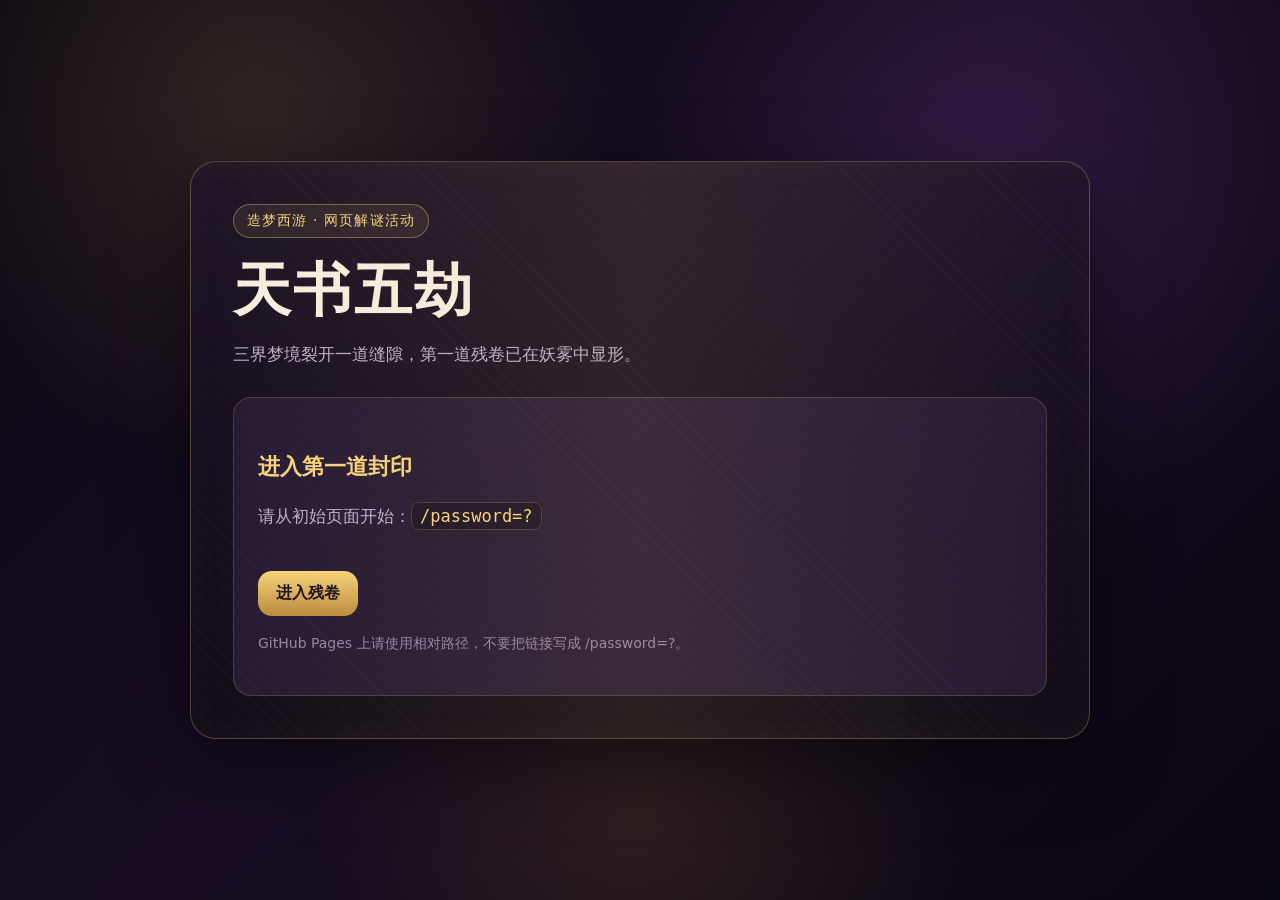
==== docs/index.html @ cd2202e3 "1" ====
<!doctype html>
<html lang="zh-CN">
<head>
  <meta charset="utf-8" />
  <meta name="viewport" content="width=device-width, initial-scale=1" />
  <title>天书五劫：梦境残卷</title>
  <link rel="stylesheet" href="assets/css/style.css" />
</head>
<body>
  <main class="page">
    <span class="badge">造梦西游 · 网页解谜活动</span>
    <h1>天书五劫</h1>
    <p>三界梦境裂开一道缝隙，第一道残卷已在妖雾中显形。</p>
    <div class="scroll-box">
      <h2>进入第一道封印</h2>
      <p>请从初始页面开始：<span class="url-hint">/password=?</span></p>
      <a class="btn" href="password=?">进入残卷</a>
      <p class="small">GitHub Pages 上请使用相对路径，不要把链接写成 /password=?。</p>
    </div>
  </main>
</body>
</html>
---- docs/assets/css/style.css ----
:root {
  --bg: #120b18;
  --card: rgba(29, 19, 39, 0.84);
  --card-2: rgba(45, 31, 60, 0.72);
  --gold: #f6d27a;
  --gold-2: #b98a3b;
  --text: #f6eddf;
  --muted: #bdaecb;
  --danger: #e68a73;
}

* {
  box-sizing: border-box;
}

body {
  margin: 0;
  min-height: 100vh;
  color: var(--text);
  font-family: "Microsoft YaHei", "PingFang SC", system-ui, sans-serif;
  background:
    radial-gradient(circle at 20% 12%, rgba(246, 210, 122, 0.14), transparent 28%),
    radial-gradient(circle at 78% 20%, rgba(116, 67, 167, 0.28), transparent 30%),
    radial-gradient(circle at 50% 90%, rgba(189, 138, 59, 0.16), transparent 32%),
    linear-gradient(135deg, #0c0710 0%, #180d22 48%, #0a0610 100%);
  display: flex;
  align-items: center;
  justify-content: center;
  padding: 36px 18px;
}

.page {
  width: min(900px, 100%);
  border: 1px solid rgba(246, 210, 122, 0.28);
  border-radius: 26px;
  background: linear-gradient(180deg, var(--card), rgba(17, 11, 23, 0.92));
  box-shadow: 0 24px 80px rgba(0, 0, 0, 0.46), inset 0 0 40px rgba(246, 210, 122, 0.04);
  padding: 42px;
  position: relative;
  overflow: hidden;
}

.page::before {
  content: "";
  position: absolute;
  inset: -2px;
  background:
    linear-gradient(90deg, transparent, rgba(246, 210, 122, 0.10), transparent),
    repeating-linear-gradient(45deg, rgba(255,255,255,0.025) 0 1px, transparent 1px 12px);
  pointer-events: none;
}

.badge {
  display: inline-flex;
  gap: 8px;
  align-items: center;
  padding: 7px 13px;
  border: 1px solid rgba(246, 210, 122, 0.36);
  border-radius: 999px;
  color: var(--gold);
  background: rgba(246, 210, 122, 0.08);
  letter-spacing: 0.08em;
  font-size: 14px;
}

h1 {
  margin: 22px 0 10px;
  font-size: clamp(34px, 6vw, 58px);
  line-height: 1.05;
  letter-spacing: 0.04em;
}

h2 {
  margin-top: 30px;
  color: var(--gold);
  font-size: 22px;
}

p {
  color: var(--muted);
  line-height: 1.9;
  font-size: 17px;
}

.scroll-box {
  margin-top: 26px;
  padding: 24px;
  border-radius: 18px;
  background: var(--card-2);
  border: 1px solid rgba(246, 210, 122, 0.18);
}

.audio-card {
  margin-top: 20px;
  padding: 20px;
  border-radius: 18px;
  background: rgba(8, 5, 12, 0.48);
  border: 1px solid rgba(246, 210, 122, 0.20);
}

audio {
  width: 100%;
  margin-top: 10px;
}

.url-hint {
  font-family: ui-monospace, SFMono-Regular, Menlo, Consolas, monospace;
  color: var(--gold);
  background: rgba(0, 0, 0, 0.28);
  border: 1px solid rgba(246, 210, 122, 0.20);
  padding: 3px 8px;
  border-radius: 8px;
}

.btn {
  display: inline-block;
  margin-top: 22px;
  padding: 12px 18px;
  color: #1b101f;
  background: linear-gradient(180deg, var(--gold), var(--gold-2));
  border-radius: 14px;
  text-decoration: none;
  font-weight: 700;
}

.small {
  font-size: 14px;
  color: #9583a5;
}

.success {
  color: #f8d88b;
}

.warning {
  color: var(--danger);
}

@media (max-width: 640px) {
  .page {
    padding: 28px 22px;
    border-radius: 20px;
  }
}
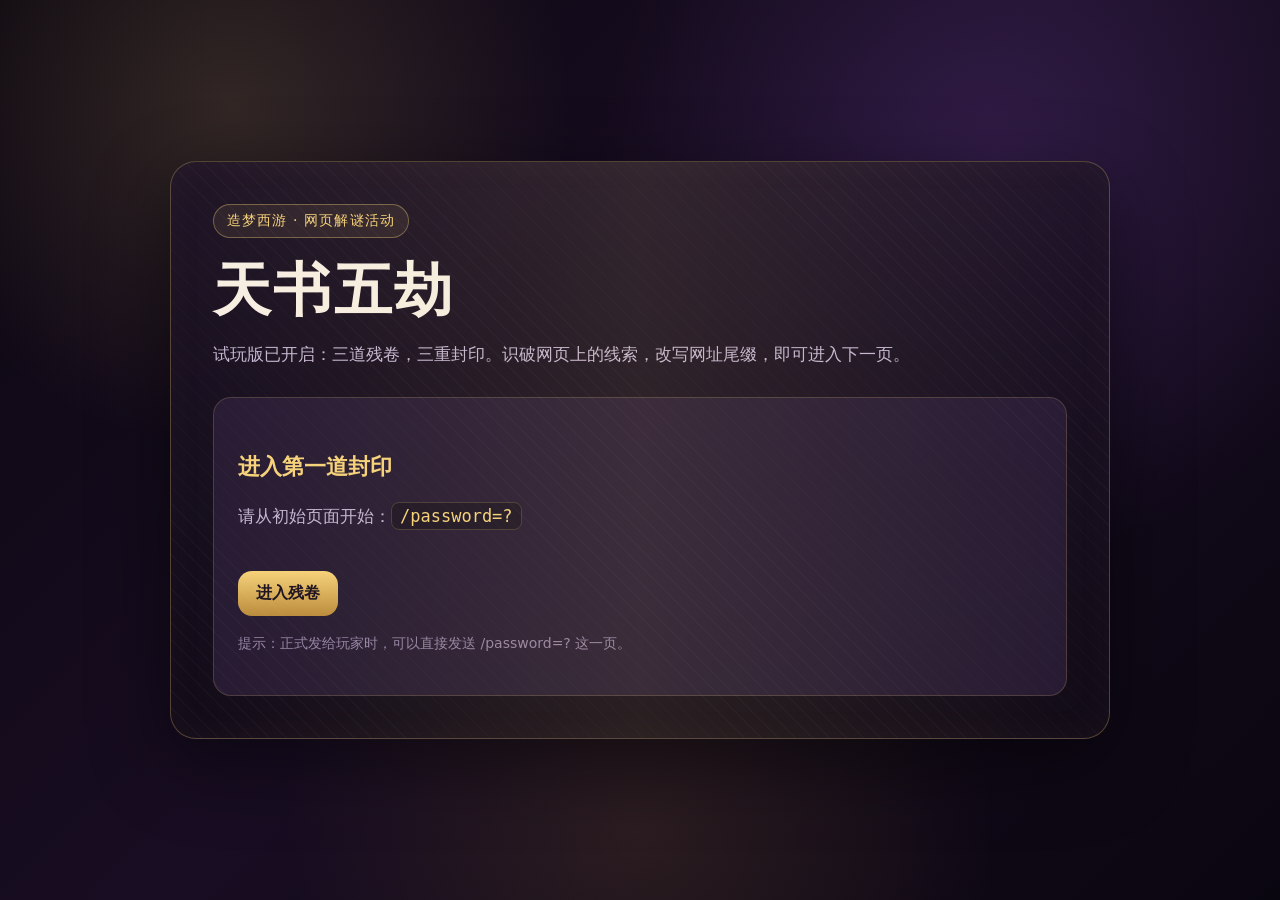
==== commit 65b6f87a: "1" ====
--- a/docs/index.html
+++ b/docs/index.html
@@ -3,19 +3,20 @@
 <head>
   <meta charset="utf-8" />
   <meta name="viewport" content="width=device-width, initial-scale=1" />
-  <title>天书五劫：梦境残卷</title>
+  <title>天书五劫：试玩三题版</title>
   <link rel="stylesheet" href="assets/css/style.css" />
 </head>
 <body>
   <main class="page">
     <span class="badge">造梦西游 · 网页解谜活动</span>
     <h1>天书五劫</h1>
-    <p>三界梦境裂开一道缝隙，第一道残卷已在妖雾中显形。</p>
+    <p>试玩版已开启：三道残卷，三重封印。识破网页上的线索，改写网址尾缀，即可进入下一页。</p>
+
     <div class="scroll-box">
       <h2>进入第一道封印</h2>
       <p>请从初始页面开始：<span class="url-hint">/password=?</span></p>
       <a class="btn" href="password=?">进入残卷</a>
-      <p class="small">GitHub Pages 上请使用相对路径，不要把链接写成 /password=?。</p>
+      <p class="small">提示：正式发给玩家时，可以直接发送 /password=? 这一页。</p>
     </div>
   </main>
 </body>
--- a/docs/assets/css/style.css
+++ b/docs/assets/css/style.css
@@ -1,17 +1,16 @@
 :root {
   --bg: #120b18;
-  --card: rgba(29, 19, 39, 0.84);
-  --card-2: rgba(45, 31, 60, 0.72);
+  --card: rgba(29, 19, 39, 0.86);
+  --card-2: rgba(45, 31, 60, 0.74);
   --gold: #f6d27a;
   --gold-2: #b98a3b;
-  --text: #f6eddf;
-  --muted: #bdaecb;
+  --text: #f7efe3;
+  --muted: #c4b5d2;
   --danger: #e68a73;
+  --success: #a8e6ba;
 }
 
-* {
-  box-sizing: border-box;
-}
+* { box-sizing: border-box; }
 
 body {
   margin: 0;
@@ -19,9 +18,9 @@
   color: var(--text);
   font-family: "Microsoft YaHei", "PingFang SC", system-ui, sans-serif;
   background:
-    radial-gradient(circle at 20% 12%, rgba(246, 210, 122, 0.14), transparent 28%),
-    radial-gradient(circle at 78% 20%, rgba(116, 67, 167, 0.28), transparent 30%),
-    radial-gradient(circle at 50% 90%, rgba(189, 138, 59, 0.16), transparent 32%),
+    radial-gradient(circle at 18% 12%, rgba(246, 210, 122, 0.15), transparent 26%),
+    radial-gradient(circle at 78% 18%, rgba(116, 67, 167, 0.28), transparent 32%),
+    radial-gradient(circle at 50% 92%, rgba(189, 138, 59, 0.14), transparent 34%),
     linear-gradient(135deg, #0c0710 0%, #180d22 48%, #0a0610 100%);
   display: flex;
   align-items: center;
@@ -30,11 +29,11 @@
 }
 
 .page {
-  width: min(900px, 100%);
+  width: min(940px, 100%);
   border: 1px solid rgba(246, 210, 122, 0.28);
   border-radius: 26px;
-  background: linear-gradient(180deg, var(--card), rgba(17, 11, 23, 0.92));
-  box-shadow: 0 24px 80px rgba(0, 0, 0, 0.46), inset 0 0 40px rgba(246, 210, 122, 0.04);
+  background: linear-gradient(180deg, var(--card), rgba(17, 11, 23, 0.94));
+  box-shadow: 0 24px 80px rgba(0, 0, 0, 0.48), inset 0 0 40px rgba(246, 210, 122, 0.04);
   padding: 42px;
   position: relative;
   overflow: hidden;
@@ -90,12 +89,20 @@
   border: 1px solid rgba(246, 210, 122, 0.18);
 }
 
-.audio-card {
+.clue-card {
   margin-top: 20px;
   padding: 20px;
   border-radius: 18px;
   background: rgba(8, 5, 12, 0.48);
   border: 1px solid rgba(246, 210, 122, 0.20);
+}
+
+.poem {
+  color: #fff4d8;
+  font-size: clamp(18px, 2.4vw, 24px);
+  line-height: 2.05;
+  letter-spacing: 0.06em;
+  text-align: center;
 }
 
 audio {
@@ -110,6 +117,18 @@
   border: 1px solid rgba(246, 210, 122, 0.20);
   padding: 3px 8px;
   border-radius: 8px;
+}
+
+.code-block {
+  display: block;
+  word-break: break-all;
+  line-height: 1.8;
+  font-family: ui-monospace, SFMono-Regular, Menlo, Consolas, monospace;
+  color: var(--gold);
+  background: rgba(0, 0, 0, 0.28);
+  border: 1px solid rgba(246, 210, 122, 0.20);
+  padding: 14px 16px;
+  border-radius: 12px;
 }
 
 .btn {
@@ -128,12 +147,14 @@
   color: #9583a5;
 }
 
-.success {
-  color: #f8d88b;
-}
+.success { color: var(--success); }
+.warning { color: var(--danger); }
 
-.warning {
-  color: var(--danger);
+.rule-list {
+  margin: 8px 0 0;
+  padding-left: 20px;
+  color: var(--muted);
+  line-height: 1.9;
 }
 
 @media (max-width: 640px) {
@@ -141,4 +162,8 @@
     padding: 28px 22px;
     border-radius: 20px;
   }
+  .poem {
+    text-align: left;
+    letter-spacing: 0.03em;
+  }
 }
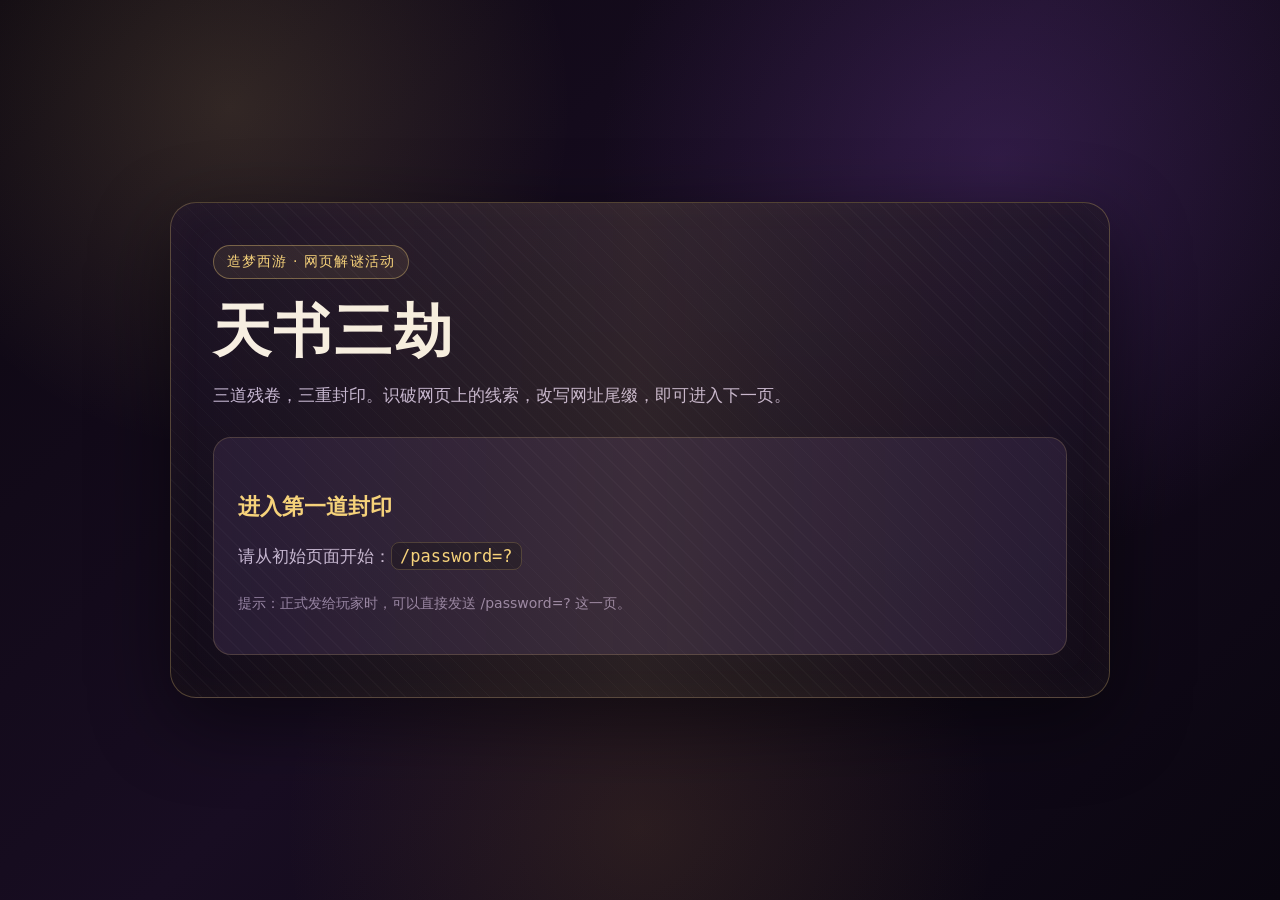
==== commit 5b84a7f1: "1" ====
--- a/docs/index.html
+++ b/docs/index.html
@@ -3,19 +3,18 @@
 <head>
   <meta charset="utf-8" />
   <meta name="viewport" content="width=device-width, initial-scale=1" />
-  <title>天书五劫：试玩三题版</title>
+  <title>天书三劫</title>
   <link rel="stylesheet" href="assets/css/style.css" />
 </head>
 <body>
   <main class="page">
     <span class="badge">造梦西游 · 网页解谜活动</span>
-    <h1>天书五劫</h1>
-    <p>试玩版已开启：三道残卷，三重封印。识破网页上的线索，改写网址尾缀，即可进入下一页。</p>
+    <h1>天书三劫</h1>
+    <p>三道残卷，三重封印。识破网页上的线索，改写网址尾缀，即可进入下一页。</p>
 
     <div class="scroll-box">
       <h2>进入第一道封印</h2>
       <p>请从初始页面开始：<span class="url-hint">/password=?</span></p>
-      <a class="btn" href="password=?">进入残卷</a>
       <p class="small">提示：正式发给玩家时，可以直接发送 /password=? 这一页。</p>
     </div>
   </main>
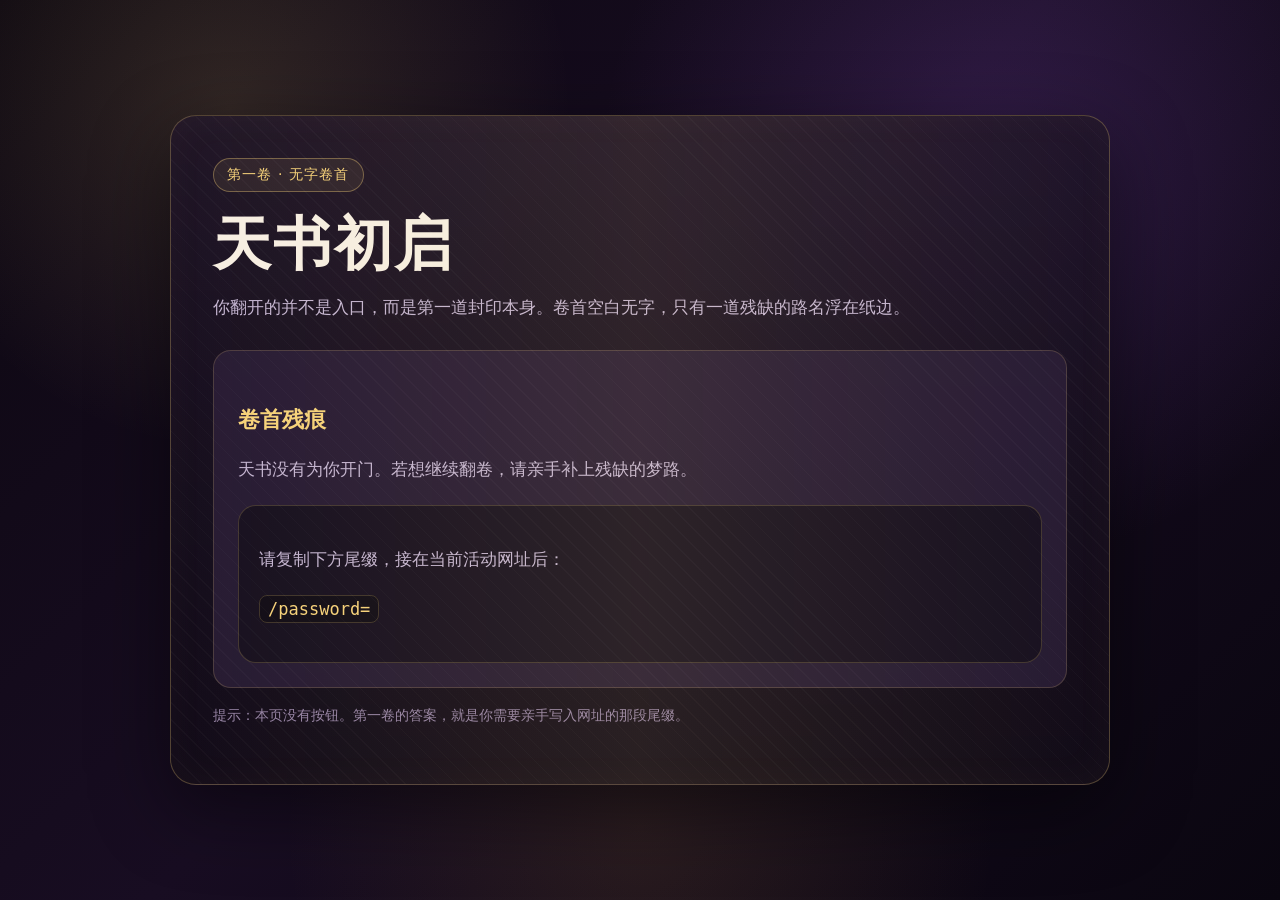
==== commit b26086d2: "1" ====
--- a/docs/index.html
+++ b/docs/index.html
@@ -3,20 +3,27 @@
 <head>
   <meta charset="utf-8" />
   <meta name="viewport" content="width=device-width, initial-scale=1" />
-  <title>天书三劫</title>
+  <title>第一卷：无字卷首</title>
   <link rel="stylesheet" href="assets/css/style.css" />
 </head>
 <body>
   <main class="page">
-    <span class="badge">造梦西游 · 网页解谜活动</span>
-    <h1>天书三劫</h1>
-    <p>三道残卷，三重封印。识破网页上的线索，改写网址尾缀，即可进入下一页。</p>
+    <span class="badge">第一卷 · 无字卷首</span>
+    <h1>天书初启</h1>
+    <p>你翻开的并不是入口，而是第一道封印本身。卷首空白无字，只有一道残缺的路名浮在纸边。</p>
 
     <div class="scroll-box">
-      <h2>进入第一道封印</h2>
-      <p>请从初始页面开始：<span class="url-hint">/password=?</span></p>
-      <p class="small">提示：正式发给玩家时，可以直接发送 /password=? 这一页。</p>
+      <h2>卷首残痕</h2>
+      <p>天书没有为你开门。若想继续翻卷，请亲手补上残缺的梦路。</p>
+
+      <div class="clue-card">
+        <p>请复制下方尾缀，接在当前活动网址后：</p>
+        <p><span class="url-hint">/password=</span></p>
+      </div>
+
     </div>
+
+    <p class="small">提示：本页没有按钮。第一卷的答案，就是你需要亲手写入网址的那段尾缀。</p>
   </main>
 </body>
 </html>
--- a/docs/assets/css/style.css
+++ b/docs/assets/css/style.css
@@ -105,6 +105,39 @@
   text-align: center;
 }
 
+.fog-card {
+  margin-top: 20px;
+  padding: 24px;
+  border-radius: 18px;
+  background:
+    radial-gradient(circle at 50% 50%, rgba(45,45,45,0.18), transparent 45%),
+    #030303;
+  border: 1px solid rgba(246, 210, 122, 0.18);
+  box-shadow: inset 0 0 42px rgba(0, 0, 0, 0.82);
+}
+
+.fog-reveal {
+  color: #030303;
+  background: #030303;
+  font-size: clamp(18px, 2.4vw, 24px);
+  line-height: 2.1;
+  letter-spacing: 0.06em;
+  text-align: center;
+  user-select: text;
+  -webkit-user-select: text;
+  cursor: text;
+}
+
+.fog-reveal::selection {
+  color: #fff4d8;
+  background: rgba(185, 138, 59, 0.92);
+}
+
+.fog-reveal::-moz-selection {
+  color: #fff4d8;
+  background: rgba(185, 138, 59, 0.92);
+}
+
 audio {
   width: 100%;
   margin-top: 10px;
@@ -162,7 +195,7 @@
     padding: 28px 22px;
     border-radius: 20px;
   }
-  .poem {
+  .poem, .fog-reveal {
     text-align: left;
     letter-spacing: 0.03em;
   }
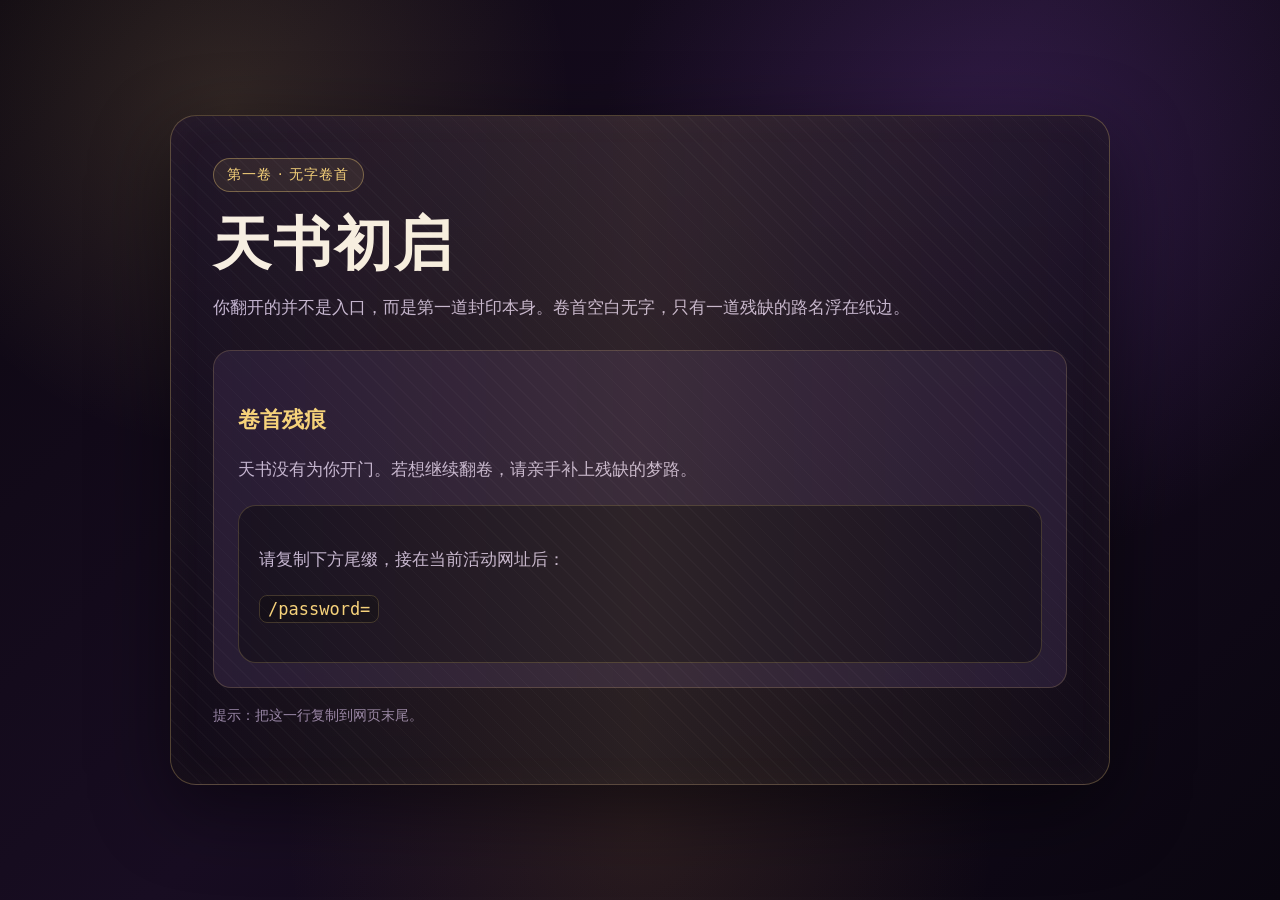
==== commit 49fe8ad2: "1" ====
--- a/docs/index.html
+++ b/docs/index.html
@@ -23,7 +23,7 @@
 
     </div>
 
-    <p class="small">提示：本页没有按钮。第一卷的答案，就是你需要亲手写入网址的那段尾缀。</p>
+    <p class="small">提示：把这一行复制到网页末尾。</p>
   </main>
 </body>
 </html>
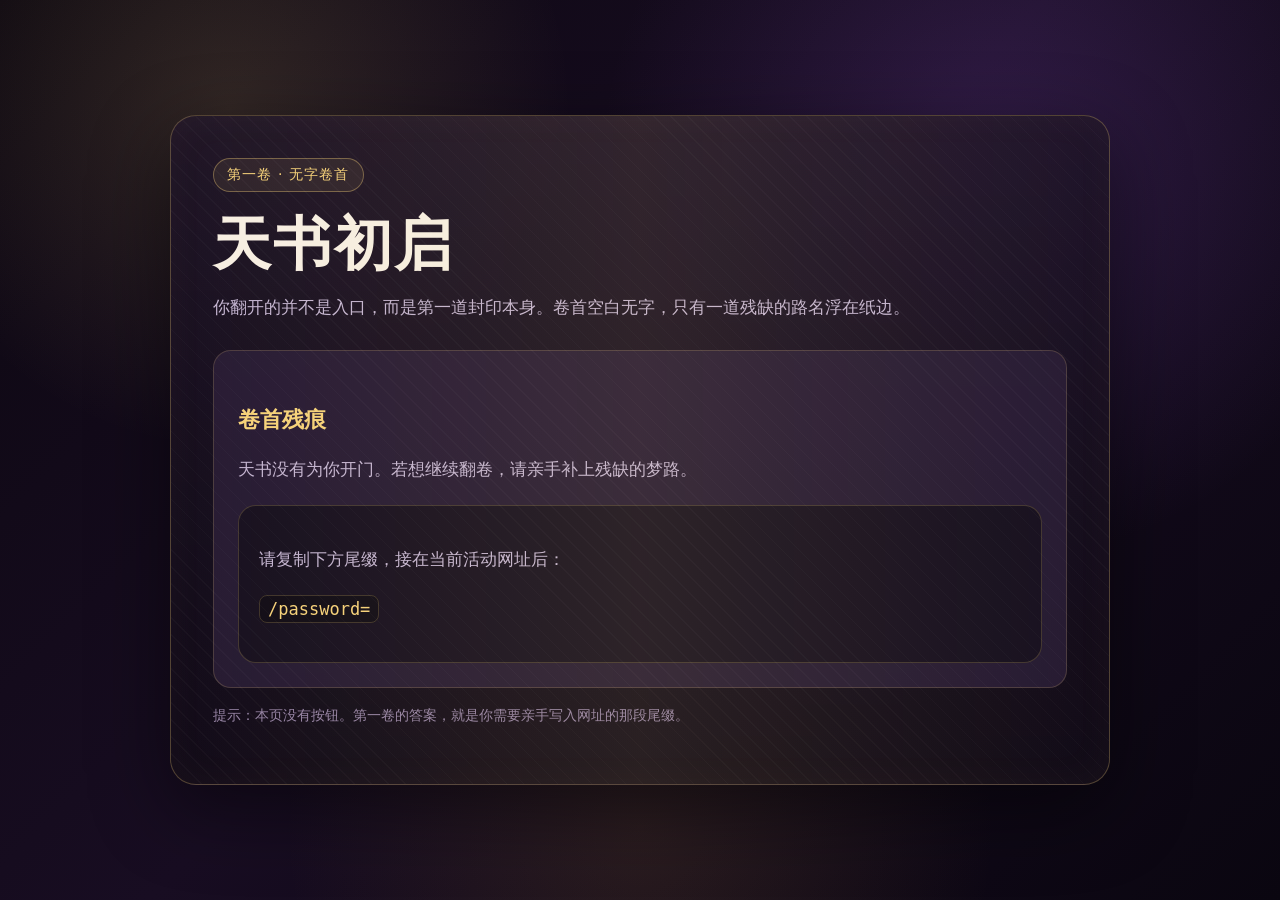
==== commit 9f059ece: "1" ====
--- a/docs/index.html
+++ b/docs/index.html
@@ -23,7 +23,7 @@
 
     </div>
 
-    <p class="small">提示：把这一行复制到网页末尾。</p>
+    <p class="small">提示：本页没有按钮。第一卷的答案，就是你需要亲手写入网址的那段尾缀。</p>
   </main>
 </body>
 </html>
